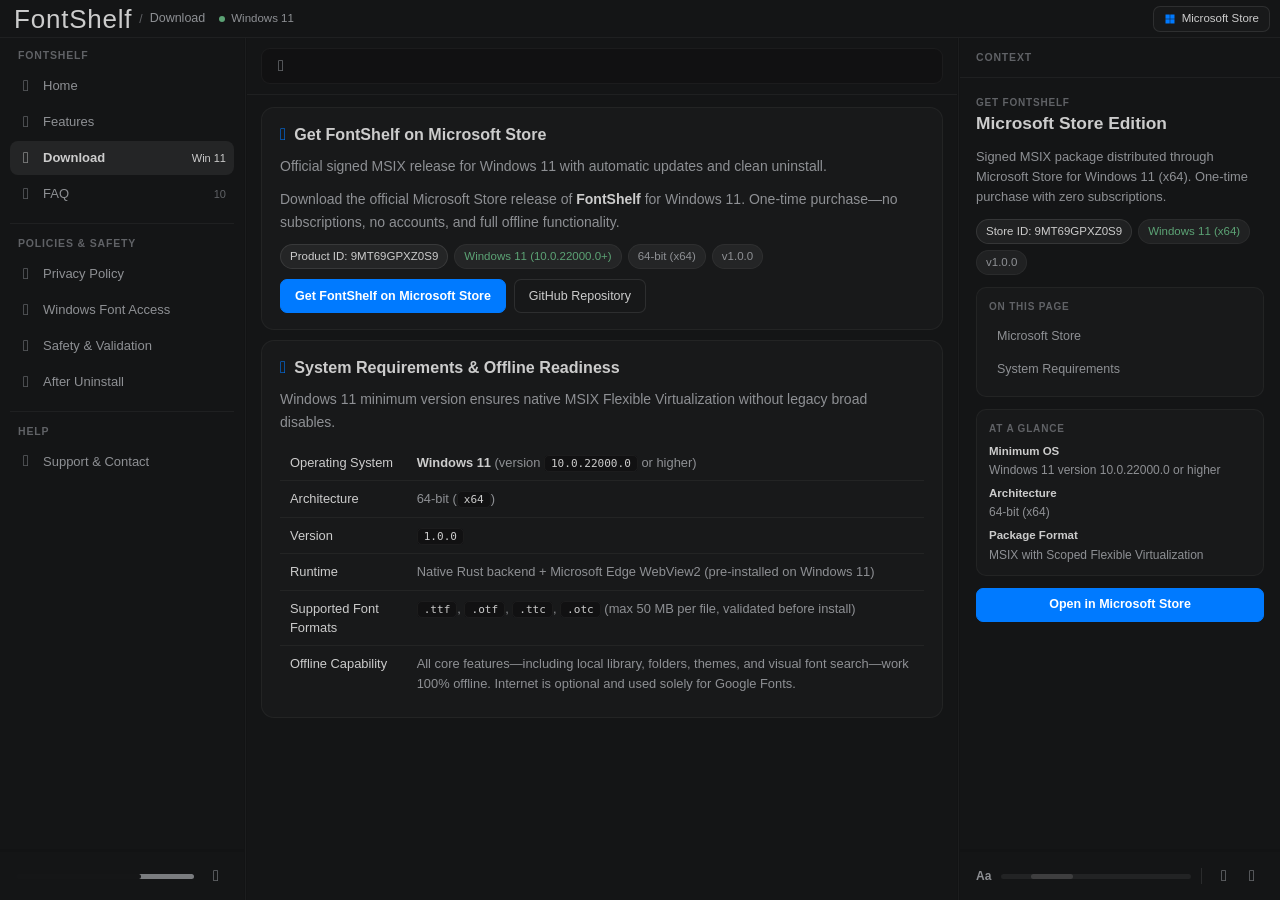
==== download.html @ b133e3c0 "Add files via upload" ====
<!doctype html>
<html lang="en" dir="ltr">
<head>
  <meta charset="UTF-8">
  <meta name="viewport" content="width=device-width, initial-scale=1.0">
  <meta name="color-scheme" content="dark">
  <meta name="description" content="Download FontShelf v1.0.0 for Windows 11 (x64) on the Microsoft Store (Product ID: 9MT69GPXZ0S9). One-time purchase, offline-first, zero tracking.">
  <title>FontShelf — Download for Windows 11</title>
  <link rel="icon" type="image/png" href="assets/FontShelfLogo.png">
  <link rel="stylesheet" href="./site.css">
  <script type="module" src="./site.js"></script>
</head>
<body data-initial-page="download">
  <main class="app-shell" id="app-shell">
    <header class="topbar">
      <div class="brand-block">
        <button class="icon-btn-bare mobile-nav-trigger" id="mobile-sidebar-toggle" type="button" aria-label="Navigation">
          <i class="hgi-stroke hgi-sidebar-left svg-icon" aria-hidden="true"></i>
        </button>

        <div class="brand-copy">
          <a class="brand-name" id="brand-name-link" href="index.html">FontShelf</a>
          <span class="brand-sep">/</span>
          <strong class="breadcrumb-current" id="breadcrumb-current">Download</strong>
        </div>

        <div class="status-cluster">
          <div class="scan-status" aria-live="polite">
            <span class="status-dot"></span>
            <span>Windows 11</span>
          </div>
          <span class="topbar-notification" id="topbar-notification" role="status" aria-live="polite"></span>
        </div>
      </div>

      <div class="top-actions">
        <a class="topbar-store-link" href="https://apps.microsoft.com/detail/9MT69GPXZ0S9" target="_blank" rel="noopener" data-hint="Open FontShelf on Microsoft Store">
          <svg viewBox="0 0 24 24" fill="currentColor" aria-hidden="true"><path d="M3 3h8.5v8.5H3V3zm9.5 0H21v8.5h-8.5V3zM3 12.5h8.5V21H3v-8.5zm9.5 0H21V21h-8.5v-8.5z"/></svg>
          <span>Microsoft Store</span>
        </a>
        <button class="icon-btn-bare mobile-inspector-trigger" id="mobile-inspector-toggle" type="button" aria-label="Context">
          <i class="hgi-stroke hgi-sidebar-right svg-icon" aria-hidden="true"></i>
        </button>
      </div>
    </header>

    <div class="workspace" id="workspace">
      <div class="drawer-backdrop" id="drawer-backdrop" hidden></div>

      <div class="sidebar-column" id="sidebar-panel">
        <aside class="sidebar panel" aria-label="Site navigation">
          <div class="sidebar-scroll">
            <div class="sidebar-scroll-inner">
              <div class="sidebar-section">
                <div class="section-heading">
                  <span class="section-eyebrow">FontShelf</span>
                  <button class="icon-btn-bare drawer-close-btn" id="sidebar-close" type="button" aria-label="Close">
                    <i class="hgi-stroke hgi-cancel-01 svg-icon-sm" aria-hidden="true"></i>
                  </button>
                </div>
                <a class="nav-item" href="index.html" data-nav-page="home">
                  <i class="hgi-stroke hgi-dashboard-square-01 nav-svg" aria-hidden="true"></i>
                  <span class="nav-label">Home</span>
                </a>
                <a class="nav-item" href="index.html#features" data-nav-page="features">
                  <i class="hgi-stroke hgi-star nav-svg" aria-hidden="true"></i>
                  <span class="nav-label">Features</span>
                </a>
                <a class="nav-item active" href="download.html" data-nav-page="download" aria-current="page">
                  <i class="hgi-stroke hgi-download-04 nav-svg" aria-hidden="true"></i>
                  <span class="nav-label">Download</span>
                  <span class="nav-count">Win 11</span>
                </a>
                <a class="nav-item" href="index.html#faq" data-nav-page="faq">
                  <i class="hgi-stroke hgi-tick-02 nav-svg" aria-hidden="true"></i>
                  <span class="nav-label">FAQ</span>
                  <span class="nav-count">10</span>
                </a>
              </div>

              <div class="sidebar-section">
                <div class="section-heading">
                  <span class="section-eyebrow">Policies &amp; Safety</span>
                </div>
                <a class="nav-item" href="privacy.html" data-nav-page="privacy">
                  <i class="hgi-stroke hgi-checkmark-circle-02 nav-svg" aria-hidden="true"></i>
                  <span class="nav-label">Privacy Policy</span>
                </a>
                <a class="nav-item" href="support.html#font-access" data-nav-page="font-access">
                  <i class="hgi-stroke hgi-folder-01 nav-svg" aria-hidden="true"></i>
                  <span class="nav-label">Windows Font Access</span>
                </a>
                <a class="nav-item" href="support.html#safety" data-nav-page="safety">
                  <i class="hgi-stroke hgi-tag-01 nav-svg" aria-hidden="true"></i>
                  <span class="nav-label">Safety &amp; Validation</span>
                </a>
                <a class="nav-item" href="support.html#uninstall" data-nav-page="uninstall">
                  <i class="hgi-stroke hgi-delete-02 nav-svg" aria-hidden="true"></i>
                  <span class="nav-label">After Uninstall</span>
                </a>
              </div>

              <div class="sidebar-section">
                <div class="section-heading">
                  <span class="section-eyebrow">Help</span>
                </div>
                <a class="nav-item" href="support.html" data-nav-page="support">
                  <i class="hgi-stroke hgi-globe-02 nav-svg" aria-hidden="true"></i>
                  <span class="nav-label">Support &amp; Contact</span>
                </a>
              </div>
            </div>
          </div>
        </aside>

        <section class="theme-panel panel" id="theme-panel" aria-label="Theme settings">
          <input type="file" id="theme-image-input" accept="image/*" hidden>
          <div class="theme-control">
            <div class="bg-switch theme-switch" id="theme-switch" role="switch" aria-checked="false" aria-label="Toggle Dark or Light theme" tabindex="0" data-hint="Toggle Dark / Light theme">
              <div class="bg-switch-rail" aria-hidden="true">
                <span class="bg-switch-track-seg is-left"></span>
                <span class="bg-switch-track-seg is-right"></span>
              </div>
              <div class="bg-switch-thumb"></div>
            </div>
            <button class="icon-btn-bare theme-palette-btn" id="theme-palette-button" type="button" aria-label="Create palette from image" data-hint="Create palette from image">
              <i class="hgi-stroke hgi-add-01 svg-icon-sm" id="theme-palette-icon" aria-hidden="true"></i>
            </button>
          </div>
        </section>
      </div>

      <div class="panel-resizer" id="resizer-left" role="separator" aria-orientation="vertical"></div>

      <section class="library-panel panel" id="library-panel">
        <div class="library-bar">
          <div class="search-box" role="search">
            <i class="hgi-stroke hgi-search-01 search-icon" aria-hidden="true"></i>
            <input id="site-search" type="search" autocomplete="off" spellcheck="false" aria-label="Search">
            <button class="icon-btn-bare search-clear-btn" id="search-clear-button" type="button" aria-label="Clear search" data-hint="Clear search" hidden>
              <svg class="svg-icon-sm" viewBox="0 0 24 24" fill="none" stroke="currentColor" stroke-width="2" stroke-linecap="round" aria-hidden="true"><path d="M18 6L6 18M6 6l12 12"/></svg>
            </button>
          </div>

          <button id="scroll-jump-button" class="view-button icon-btn-bare" type="button" aria-label="Scroll to bottom" data-scroll-dir="bottom" hidden>
            <svg class="svg-icon" viewBox="0 0 24 24" fill="none" stroke="currentColor" stroke-width="1.8" stroke-linecap="round" stroke-linejoin="round" aria-hidden="true">
              <path id="scroll-jump-icon-path" d="M12 5v14M18 13l-6 6-6-6"/>
            </svg>
          </button>
        </div>

        <div class="content-scroll" id="content-scroll">
          <div class="content-stack" id="page-content">
            <article class="web-card">
              <h1 class="web-card-title">Get FontShelf on Microsoft Store</h1>
              <p>Download the official signed MSIX release of FontShelf v1.0.0 for Windows 11 (version 10.0.22000.0 or higher, 64-bit x64). Product ID: <code>9MT69GPXZ0S9</code>. One-time purchase with zero subscriptions and 100% offline core functionality.</p>
              <div class="hero-actions">
                <a class="btn btn-primary" href="https://apps.microsoft.com/detail/9MT69GPXZ0S9" target="_blank" rel="noopener">Get FontShelf on Microsoft Store</a>
                <a class="btn" href="https://github.com/Tellawy/FontShelf" target="_blank" rel="noopener">GitHub Repository</a>
              </div>
            </article>
            <article class="web-card">
              <h2 class="web-card-title">System Requirements</h2>
              <ul class="web-list">
                <li><strong>Operating System:</strong> Windows 11 (version <code>10.0.22000.0</code> or higher)</li>
                <li><strong>Architecture:</strong> 64-bit (<code>x64</code>)</li>
                <li><strong>Version:</strong> <code>1.0.0</code></li>
                <li><strong>Supported Font Formats:</strong> <code>.ttf</code>, <code>.otf</code>, <code>.ttc</code>, <code>.otc</code></li>
              </ul>
            </article>
          </div>
        </div>
      </section>

      <div class="panel-resizer" id="resizer-right" role="separator" aria-orientation="vertical"></div>

      <aside class="inspector-column" id="inspector-panel">
        <section class="inspector panel" aria-label="Page context">
          <div class="inspector-topline">
            <span class="section-eyebrow">CONTEXT</span>
            <button class="icon-btn-bare inspector-close" id="inspector-close" type="button" aria-label="Close">
              <i class="hgi-stroke hgi-cancel-01 svg-icon-sm" aria-hidden="true"></i>
            </button>
          </div>
          <div class="inspector-content">
            <div class="inspector-content-inner" id="context-inner">
              <div>
                <span class="ctx-block-label">GET FONTSHELF</span>
                <h2 class="ctx-title">Microsoft Store Edition</h2>
              </div>
              <p class="ctx-lead">Windows 11 (10.0.22000.0+) x64 · Product ID 9MT69GPXZ0S9 · Version 1.0.0.</p>
            </div>
          </div>
        </section>

        <section class="size-slider-panel panel" id="size-slider-panel" aria-label="Text size and zoom">
          <label class="size-control" for="size-slider" data-hint="Adjust text size">
            <span class="size-glyph">Aa</span>
            <input id="size-slider" class="size-slider" type="range" min="12" max="22" step="0.5" value="14" aria-label="Text size">
          </label>
          <span class="size-panel-sep" aria-hidden="true"></span>
          <div class="window-zoom-controls" aria-label="Interface zoom">
            <button class="icon-btn-bare zoom-btn" id="zoom-out-button" type="button" aria-label="Zoom out" data-hint="Zoom out">
              <i class="hgi-stroke hgi-minus-sign svg-icon-sm" aria-hidden="true"></i>
            </button>
            <button class="icon-btn-bare zoom-btn" id="zoom-in-button" type="button" aria-label="Zoom in" data-hint="Zoom in">
              <i class="hgi-stroke hgi-add-01 svg-icon-sm" aria-hidden="true"></i>
            </button>
          </div>
        </section>
      </aside>
    </div>
  </main>
</body>
</html>
---- site.css ----
@font-face {
  font-family: 'Poppins';
  font-style: normal;
  font-weight: 400;
  font-display: swap;
  src: url('./fonts/poppins-400.woff2') format('woff2');
}

@font-face {
  font-family: 'Poppins';
  font-style: normal;
  font-weight: 500;
  font-display: swap;
  src: url('./fonts/poppins-500.woff2') format('woff2');
}

@font-face {
  font-family: 'Poppins';
  font-style: normal;
  font-weight: 600;
  font-display: swap;
  src: url('./fonts/poppins-600.woff2') format('woff2');
}

@font-face {
  font-family: 'Poppins';
  font-style: normal;
  font-weight: 700;
  font-display: swap;
  src: url('./fonts/poppins-700.woff2') format('woff2');
}

@font-face {
  font-family: 'Noto Kufi Arabic';
  font-style: normal;
  font-weight: 400 700;
  font-display: swap;
  src: url('./fonts/noto-kufi-arabic.woff2') format('woff2');
}

@font-face {
  font-family: 'BIGX';
  font-style: normal;
  font-weight: 400;
  font-display: swap;
  src: url('./fonts/bigx.otf') format('opentype');
}

@font-face {
  font-family: 'hugeicons-stroke-rounded';
  font-style: normal;
  font-weight: 400;
  font-display: block;
  src: url('./fonts/hgi-stroke-rounded.woff2') format('woff2');
}

.hgi-stroke {
  font-family: 'hugeicons-stroke-rounded' !important;
  font-style: normal;
  font-weight: 400;
  font-variant: normal;
  line-height: 1;
  display: inline-flex;
  align-items: center;
  justify-content: center;
  -webkit-font-smoothing: antialiased;
  -moz-osx-font-smoothing: grayscale;
  pointer-events: none;
  flex-shrink: 0;
}

.hgi-stroke.hgi-sidebar-left::before { content: "\f25f4"; }
.hgi-stroke.hgi-sidebar-right::before { content: "\f25f6"; }
.hgi-stroke.hgi-minus-sign::before { content: "\f2139"; }
.hgi-stroke.hgi-cancel-01::before { content: "\f18bc"; }
.hgi-stroke.hgi-dashboard-square-01::before { content: "\f1b15"; }
.hgi-stroke.hgi-star::before { content: "\f26d7"; }
.hgi-stroke.hgi-checkmark-circle-02::before { content: "\f1971"; }
.hgi-stroke.hgi-globe-02::before { content: "\f1d80"; }
.hgi-stroke.hgi-delete-02::before { content: "\f1b35"; }
.hgi-stroke.hgi-waste-restore::before { content: "\f29c0"; }
.hgi-stroke.hgi-image-02::before { content: "\f1e86"; }
.hgi-stroke.hgi-download-04::before { content: "\f1bb7"; }
.hgi-stroke.hgi-folder-01::before { content: "\f1d01"; }
.hgi-stroke.hgi-add-01::before { content: "\f150c"; }
.hgi-stroke.hgi-tick-02::before { content: "\f282c"; }
.hgi-stroke.hgi-tag-01::before { content: "\f279f"; }
.hgi-stroke.hgi-search-01::before { content: "\f2546"; }
.hgi-stroke.hgi-layer::before { content: "\f1f63"; }
.hgi-stroke.hgi-copy-01::before { content: "\f1a75"; }
.hgi-stroke.hgi-laptop-check::before { content: "\f1f42"; }

:root {
  color-scheme: dark;
  --bg: #111112;
  --shell: #121314;
  --panel: #141516;
  --panel-soft: #171819;
  --card: #18191a;
  --card-hover: #1f2021;
  --card-selected: #242526;
  --search-bg: #111112;
  --sample-edit-bg: var(--search-bg);
  --family-child-bg: #1e2022;
  --family-child-hover: #242629;
  --family-child-selected: #2a2c30;
  --line: rgba(204, 204, 204, 0.06);
  --line-strong: rgba(204, 204, 204, 0.12);
  --text: #cccccc;
  --muted: #8e9094;
  --dim: #606266;
  --accent: #cccccc;
  --accent-ink: #141516;
  --accent-soft: rgba(204, 204, 204, 0.08);
  --brand-ink: #cccccc;
  --hover-bg: rgba(204, 204, 204, 0.055);
  --hover-bg-strong: rgba(204, 204, 204, 0.14);
  --selection-bg: rgba(204, 204, 204, 0.24);
  --chip-bg: rgba(204, 204, 204, 0.065);
  --overlay-backdrop: rgba(17, 17, 17, 0.72);
  --shadow-popover: rgba(0, 0, 0, 0.45);
  --blue: #007aff;
  --green: #5ca375;
  --amber: #c49a56;
  --red: #c8646c;
  --radius-lg: 13px;
  --radius-md: 10px;
  --radius-sm: 7px;
  --font-ui: 'Poppins', 'Noto Kufi Arabic', sans-serif;
  --sidebar-width: 244px;
  --inspector-width: 320px;
  --css-zoom: 1;
  --web-body-size: 14px;
  --scroll-track: rgba(204, 204, 204, 0.04);
  --scroll-thumb: rgba(204, 204, 204, 0.16);
  --scroll-thumb-hover: rgba(204, 204, 204, 0.28);
  --switch-height: 5px;
  --switch-radius: 999px;
  --switch-track: #c4c6cc;
  --switch-thumb: #161719;
  --switch-ease: cubic-bezier(0.25, 1, 0.5, 1);
}

:root[data-theme="light"] {
  color-scheme: light;
  --bg: #e7e8eb;
  --shell: #dfe1e5;
  --panel: #f5f6f8;
  --panel-soft: #eff0f3;
  --card: #ffffff;
  --card-hover: #eceef1;
  --card-selected: #e2e5ea;
  --search-bg: #ebedf0;
  --sample-edit-bg: #ffffff;
  --family-child-bg: #f0f2f5;
  --family-child-hover: #e6e8ec;
  --family-child-selected: #dce0e6;
  --line: rgba(24, 25, 27, 0.08);
  --line-strong: rgba(24, 25, 27, 0.16);
  --text: #18191b;
  --muted: #5a5d64;
  --dim: #8a8e96;
  --accent: #18191b;
  --accent-ink: #f5f6f8;
  --accent-soft: rgba(24, 25, 27, 0.07);
  --brand-ink: #18191b;
  --hover-bg: rgba(24, 25, 27, 0.055);
  --hover-bg-strong: rgba(24, 25, 27, 0.12);
  --selection-bg: rgba(24, 25, 27, 0.14);
  --chip-bg: rgba(24, 25, 27, 0.065);
  --overlay-backdrop: rgba(20, 21, 22, 0.42);
  --shadow-popover: rgba(20, 21, 22, 0.16);
  --blue: #007aff;
  --green: #2f855a;
  --amber: #b7791f;
  --red: #c53030;
  --scroll-track: rgba(24, 25, 27, 0.06);
  --scroll-thumb: rgba(24, 25, 27, 0.20);
  --scroll-thumb-hover: rgba(24, 25, 27, 0.34);
  --switch-track: #1d1e22;
  --switch-thumb: #f5f6f8;
}

[hidden] {
  display: none !important;
}

* {
  box-sizing: border-box;
}

html,
body {
  height: 100%;
  margin: 0;
  background: var(--panel);
  color: var(--text);
  font-family: var(--font-ui);
  font-size: 13.5px;
  line-height: 1.5;
  overflow: hidden;
  -webkit-font-smoothing: antialiased;
}

button,
input,
select,
textarea {
  font: inherit;
  color: inherit;
}

a {
  color: var(--blue);
  text-decoration: none;
}

a:hover {
  text-decoration: underline;
}

svg {
  display: block;
  flex-shrink: 0;
  pointer-events: none;
}

::-webkit-scrollbar {
  width: 4px;
  height: 4px;
}

::-webkit-scrollbar-track {
  background: transparent;
  margin-block: 6px;
}

::-webkit-scrollbar-thumb {
  background: var(--scroll-thumb);
  border-radius: 999px;
}

::-webkit-scrollbar-thumb:hover {
  background: var(--scroll-thumb-hover);
}

.svg-icon,
.svg-icon-sm {
  width: 16px;
  height: 16px;
  font-size: 16px;
  flex: 0 0 16px;
}

.icon-btn-bare,
.view-button {
  border: 0;
  background: transparent;
  box-shadow: none;
  color: var(--muted);
  display: inline-flex;
  align-items: center;
  justify-content: center;
  padding: 0;
  cursor: pointer;
  transition: color 0.13s ease, opacity 0.13s ease;
}

.icon-btn-bare:hover:not(:disabled),
.view-button:hover:not(:disabled) {
  color: var(--text);
}

.icon-btn-bare:disabled,
.view-button:disabled {
  color: var(--dim);
  opacity: 0.35;
  cursor: default;
}

.icon-btn-bare.is-custom-active {
  color: var(--blue);
}

input[type="search"]::-webkit-search-decoration,
input[type="search"]::-webkit-search-cancel-button,
input[type="search"]::-webkit-search-results-button,
input[type="search"]::-webkit-search-results-decoration {
  display: none;
}

.font-bigx {
  font-family: 'BIGX', var(--font-ui);
  font-weight: 400;
  letter-spacing: 0.03em;
  line-height: 1;
}

/* Main Shell — matches FontShelf desktop window */
.app-shell {
  height: calc(100vh / var(--css-zoom, 1));
  width: calc(100vw / var(--css-zoom, 1));
  background: var(--shell);
  display: flex;
  flex-direction: column;
  overflow: hidden;
  zoom: var(--css-zoom, 1);
}

/* Compact Topbar matching desktop app (38px) */
.topbar {
  height: 38px;
  min-height: 38px;
  padding-inline: 14px 10px;
  display: flex;
  align-items: center;
  justify-content: space-between;
  gap: 10px;
  background: var(--panel);
  border-bottom: 1px solid var(--line);
  user-select: none;
}

.brand-block {
  display: flex;
  align-items: center;
  gap: 10px;
  min-width: 0;
  flex: 1 1 auto;
}

.mobile-nav-trigger,
.mobile-inspector-trigger,
.drawer-close-btn {
  display: none;
  width: 28px;
  height: 28px;
}

.brand-copy {
  display: flex;
  align-items: center;
  gap: 7px;
  min-width: 0;
  white-space: nowrap;
  overflow: hidden;
}

.brand-name {
  font-family: 'BIGX', var(--font-ui);
  font-size: 26px;
  font-weight: 400;
  letter-spacing: 0.03em;
  line-height: 1;
  color: var(--text);
  text-decoration: none !important;
  cursor: pointer;
}

.brand-sep {
  color: var(--dim);
  font-size: 12px;
}

.breadcrumb-current {
  font-size: 12.5px;
  font-weight: 500;
  color: var(--muted);
  overflow: hidden;
  text-overflow: ellipsis;
  white-space: nowrap;
}

.status-cluster {
  display: inline-flex;
  align-items: center;
  gap: 8px;
  flex: 0 1 auto;
  min-width: 0;
  margin-inline-start: 4px;
}

.scan-status {
  display: inline-flex;
  align-items: center;
  gap: 6px;
  color: var(--muted);
  font-size: 11.5px;
  font-weight: 500;
  flex-shrink: 0;
}

.status-dot {
  width: 6px;
  height: 6px;
  border-radius: 999px;
  background: var(--green);
}

.topbar-notification {
  display: inline-block;
  margin-inline-start: 4px;
  font-size: 11.5px;
  font-weight: 500;
  color: var(--muted);
  white-space: nowrap;
  overflow: hidden;
  text-overflow: ellipsis;
  max-width: 340px;
  pointer-events: none;
  opacity: 0;
  transform: translateY(-2px);
  transition: opacity 0.16s ease, transform 0.16s ease;
}

.topbar-notification.visible,
.topbar-notification.is-hover-hint {
  opacity: 1;
  transform: translateY(0);
}

.topbar-notification[data-tone="error"] {
  color: var(--red);
}

.top-actions {
  display: flex;
  align-items: center;
  gap: 8px;
  flex: 0 0 auto;
}

.topbar-store-link {
  height: 26px;
  padding: 0 10px;
  border-radius: var(--radius-sm);
  border: 1px solid var(--line-strong);
  background: var(--card);
  color: var(--text);
  display: inline-flex;
  align-items: center;
  gap: 6px;
  font-size: 11.5px;
  font-weight: 500;
  white-space: nowrap;
  text-decoration: none !important;
  transition: background 0.13s ease, border-color 0.13s ease;
}

.topbar-store-link:hover {
  background: var(--card-hover);
}

.topbar-store-link svg {
  width: 12px;
  height: 12px;
  color: var(--blue);
}

/* 3-Column Resizable Workspace */
.workspace {
  flex: 1;
  min-height: 0;
  display: grid;
  grid-template-columns: var(--sidebar-width) 3px minmax(280px, 1fr) 3px min(var(--inspector-width), 38%);
  background: var(--shell);
  position: relative;
}

.panel {
  background: var(--panel);
  min-height: 0;
  min-width: 0;
}

.panel-resizer {
  width: 3px;
  background: transparent;
  cursor: ew-resize;
  position: relative;
  z-index: 5;
}

.panel-resizer::after {
  content: '';
  position: absolute;
  inset-block: 0;
  inset-inline-start: 1px;
  width: 1px;
  background: var(--line);
  transition: background 0.12s ease;
}

.panel-resizer:hover::after,
.panel-resizer.dragging::after {
  background: var(--line-strong);
}

body.is-resizing-panels,
body.is-resizing-panels * {
  cursor: ew-resize !important;
  user-select: none !important;
}

/* Left Sidebar Column */
.sidebar-column {
  display: flex;
  flex-direction: column;
  gap: 3px;
  background: var(--shell);
  min-height: 0;
  min-width: 0;
  overflow: hidden;
  user-select: none;
}

.sidebar {
  flex: 1 1 auto;
  min-height: 0;
  display: flex;
  flex-direction: column;
  overflow: hidden;
}

.sidebar-scroll {
  flex: 1;
  min-height: 0;
  overflow-y: auto;
  overflow-x: hidden;
  padding-block: 10px 14px;
}

.sidebar-scroll-inner {
  padding-inline: 10px;
}

.sidebar-section + .sidebar-section {
  margin-top: 12px;
  padding-top: 12px;
  border-top: 1px solid var(--line);
}

.section-heading {
  display: flex;
  align-items: center;
  justify-content: space-between;
  padding-inline: 8px;
  margin-bottom: 5px;
}

.section-eyebrow {
  color: var(--dim);
  font-size: 10.5px;
  font-weight: 600;
  letter-spacing: 0.08em;
  text-transform: uppercase;
}

.nav-item {
  width: 100%;
  height: 34px;
  display: flex;
  align-items: center;
  gap: 9px;
  text-align: start;
  border: 0;
  background: transparent;
  color: var(--muted);
  border-radius: 8px;
  padding-inline: 8px;
  cursor: pointer;
  font-size: 13px;
  font-weight: 500;
  text-decoration: none !important;
  transition: background 0.12s ease, color 0.12s ease;
  min-width: 0;
}

.nav-item + .nav-item {
  margin-top: 2px;
}

.nav-item:hover {
  background: var(--hover-bg);
  color: var(--text);
}

.nav-item.active {
  background: var(--card-selected);
  color: var(--text);
  font-weight: 600;
}

.nav-svg {
  width: 16px;
  height: 16px;
  font-size: 16px;
  flex: 0 0 16px;
  opacity: 0.85;
}

.nav-label {
  overflow: hidden;
  text-overflow: ellipsis;
  white-space: nowrap;
  min-width: 0;
}

.nav-count {
  margin-inline-start: auto;
  color: var(--dim);
  font-size: 11px;
  font-weight: 500;
  flex-shrink: 0;
}

.nav-item.active .nav-count {
  color: var(--text);
}

/* Bottom Left Theme Switch + Custom Image Palette Widget (exact app method) */
.theme-panel {
  flex: 0 0 auto;
  padding: 10px 16px;
  display: flex;
  align-items: center;
  transition: background 0.14s ease;
}

.theme-panel.drag-over {
  background: var(--card-selected);
}

.theme-control {
  width: 100%;
  height: 28px;
  display: flex;
  align-items: center;
  gap: 10px;
}

.bg-switch.theme-switch {
  position: relative;
  flex: 1 1 auto;
  min-width: 0;
  height: var(--switch-height);
  padding: 0;
  border: 0;
  border-radius: var(--switch-radius);
  background: transparent;
  opacity: 0.58;
  touch-action: none;
  cursor: pointer;
  transition: opacity 0.14s ease;
}

.bg-switch.theme-switch:hover {
  opacity: 0.88;
}

.bg-switch.theme-switch::before {
  content: '';
  position: absolute;
  inset: -9px 0;
}

.bg-switch-rail {
  position: relative;
  width: 100%;
  height: 100%;
  border-radius: var(--switch-radius);
  overflow: hidden;
  pointer-events: none;
}

.bg-switch-track-seg {
  position: absolute;
  top: 0;
  bottom: 0;
  width: 100%;
  background: var(--switch-track);
  pointer-events: none;
  z-index: 0;
}

.bg-switch-track-seg.is-left {
  right: 100%;
}

.bg-switch-track-seg.is-right {
  left: 0;
}

.bg-switch-thumb {
  position: absolute;
  top: 0;
  left: 0;
  width: 70%;
  height: 100%;
  border-radius: var(--switch-radius);
  background: var(--switch-thumb);
  transform: translateX(0);
  transition: transform 0.22s var(--switch-ease), background-color 0.2s ease;
  pointer-events: none;
  z-index: 1;
}

.theme-palette-btn {
  width: 24px;
  height: 24px;
  flex: 0 0 24px;
  color: var(--muted);
}

/* Center Panel — exact FontShelf app padding & edge-to-edge card flow */
.library-panel {
  display: flex;
  flex-direction: column;
  overflow: hidden;
  padding-top: 10px;
}

.library-bar {
  display: flex;
  align-items: center;
  gap: 10px;
  padding-inline: 14px;
  padding-bottom: 10px;
  border-bottom: 1px solid var(--line);
  min-width: 0;
}

.search-box {
  height: 36px;
  flex: 1 1 auto;
  min-width: 120px;
  background: var(--search-bg);
  border: 1px solid var(--line);
  border-radius: 9px;
  display: flex;
  align-items: center;
  gap: 8px;
  padding-inline: 11px;
  color: var(--muted);
}

.search-box:focus-within {
  border-color: var(--line-strong);
}

.search-icon {
  width: 16px;
  height: 16px;
  font-size: 16px;
  flex: 0 0 16px;
}

.search-box input {
  border: 0;
  outline: 0;
  background: transparent;
  min-width: 0;
  flex: 1;
  color: var(--text);
  font-size: 13px;
}

.search-clear-btn {
  width: 20px;
  height: 20px;
  flex: 0 0 20px;
}

.view-button {
  width: 28px;
  height: 28px;
}

/* Center Content Scroll Area — matches desktop .font-list spacing (zero wasted side gaps) */
.content-scroll {
  flex: 1 1 auto;
  min-height: 0;
  overflow-y: auto;
  overflow-x: hidden;
  padding: 12px 14px 24px;
}

.content-stack {
  display: flex;
  flex-direction: column;
  gap: 10px;
  width: 100%;
  font-size: var(--web-body-size, 14px);
}

/* FontShelf Card Aesthetic */
.web-card {
  width: 100%;
  background: var(--card);
  border: 1px solid var(--line);
  border-radius: var(--radius-lg);
  padding: 16px 18px;
  display: flex;
  flex-direction: column;
  gap: 10px;
  transition: background 0.14s ease, border-color 0.14s ease;
  cursor: pointer;
}

.web-card:hover {
  background: var(--card-hover);
}

.web-card.is-selected {
  background: var(--card-selected);
  border-color: var(--line-strong);
}

.web-card-head {
  display: flex;
  align-items: center;
  justify-content: space-between;
  gap: 10px;
  flex-wrap: wrap;
}

.web-card-title {
  margin: 0;
  font-size: calc(var(--web-body-size, 14px) * 1.15);
  font-weight: 600;
  color: var(--text);
  line-height: 1.3;
  display: flex;
  align-items: center;
  gap: 8px;
}

.web-card-title .hgi-stroke {
  color: var(--blue);
  font-size: 17px;
}

.web-card-subtitle {
  margin: 0;
  color: var(--muted);
  font-size: calc(var(--web-body-size, 14px) * 0.94);
  line-height: 1.6;
}

.web-card p {
  margin: 0;
  color: var(--muted);
  font-size: var(--web-body-size, 14px);
  line-height: 1.65;
}

.web-card strong {
  color: var(--text);
  font-weight: 600;
}

.web-card code {
  font-family: Consolas, 'Cascadia Mono', ui-monospace, monospace;
  font-size: 0.86em;
  color: var(--text);
  background: var(--search-bg);
  border: 1px solid var(--line);
  padding: 1px 6px;
  border-radius: 5px;
  overflow-wrap: anywhere;
  word-break: normal;
}

/* Hero Card & Full Edge-to-Edge Screenshot Showcase */
.hero-card {
  padding: 0;
  overflow: hidden;
  gap: 0;
  cursor: default;
}

.hero-card:hover {
  background: var(--card);
}

.hero-header-bar {
  padding: 14px 18px;
  display: flex;
  align-items: center;
  justify-content: space-between;
  gap: 14px;
  flex-wrap: wrap;
  border-bottom: 1px solid var(--line);
}

.hero-brand-wrap {
  display: flex;
  align-items: center;
  gap: 12px;
}

.hero-logo {
  width: 40px;
  height: 40px;
  border-radius: 10px;
  object-fit: contain;
  flex-shrink: 0;
}

.hero-title {
  margin: 0;
  font-family: 'BIGX', var(--font-ui);
  font-size: calc(var(--web-body-size, 14px) * 2.5);
  font-weight: 400;
  line-height: 0.95;
  letter-spacing: 0.03em;
  color: var(--text);
}

.hero-tagline {
  margin: 3px 0 0;
  font-size: calc(var(--web-body-size, 14px) * 0.92);
  color: var(--muted);
  font-weight: 500;
}

.hero-actions {
  display: flex;
  align-items: center;
  gap: 8px;
  flex-wrap: wrap;
}

.showcase-frame {
  position: relative;
  width: 100%;
  aspect-ratio: 1860 / 1119;
  overflow: hidden;
  background: var(--search-bg);
}

.showcase-img {
  position: absolute;
  inset: 0;
  width: 100%;
  height: 100%;
  object-fit: cover;
  opacity: 0;
  transition: opacity 0.28s ease;
  pointer-events: none;
}

.showcase-img.active {
  opacity: 1;
}

.showcase-nav {
  position: absolute;
  top: 50%;
  transform: translateY(-50%);
  width: 34px;
  height: 34px;
  border-radius: 999px;
  border: 1px solid var(--line-strong);
  background: var(--overlay-backdrop);
  color: #ffffff;
  display: inline-flex;
  align-items: center;
  justify-content: center;
  cursor: pointer;
  z-index: 2;
  transition: background 0.14s ease;
}

.showcase-nav:hover {
  background: rgba(0, 0, 0, 0.82);
}

.showcase-nav.prev { left: 12px; }
.showcase-nav.next { right: 12px; }
.showcase-nav svg { width: 16px; height: 16px; }

.showcase-bar {
  padding: 11px 18px;
  display: flex;
  align-items: center;
  justify-content: space-between;
  gap: 12px;
  flex-wrap: wrap;
  border-top: 1px solid var(--line);
}

.showcase-caption {
  font-size: 12.5px;
  color: var(--muted);
}

.showcase-dots {
  display: flex;
  align-items: center;
  gap: 5px;
  flex-wrap: wrap;
}

.showcase-dot {
  width: 7px;
  height: 7px;
  padding: 0;
  border: 0;
  border-radius: 999px;
  background: var(--dim);
  opacity: 0.45;
  cursor: pointer;
  transition: width 0.16s ease, opacity 0.16s ease, background 0.16s ease;
}

.showcase-dot.active {
  width: 18px;
  background: var(--blue);
  opacity: 1;
}

/* Buttons */
.btn {
  height: 34px;
  padding: 0 14px;
  border-radius: var(--radius-sm);
  border: 1px solid var(--line-strong);
  background: var(--panel-soft);
  color: var(--text);
  display: inline-flex;
  align-items: center;
  justify-content: center;
  gap: 7px;
  font-size: 12.5px;
  font-weight: 500;
  cursor: pointer;
  text-decoration: none !important;
  transition: background 0.13s ease, filter 0.13s ease, border-color 0.13s ease;
  white-space: nowrap;
}

.btn:hover {
  background: var(--card-hover);
}

.btn-primary {
  background: var(--blue);
  border-color: var(--blue);
  color: #ffffff;
  font-weight: 600;
}

:root[data-custom-theme="true"] .btn-primary {
  color: var(--accent-ink);
}

.btn-primary:hover {
  background: var(--blue);
  filter: brightness(1.08);
}

.btn-sm {
  height: 28px;
  padding: 0 10px;
  font-size: 12px;
}

/* Chips / Pills */
.chip-row {
  display: flex;
  flex-wrap: wrap;
  gap: 6px;
}

.chip {
  display: inline-flex;
  align-items: center;
  gap: 5px;
  padding: 3px 9px;
  border-radius: 999px;
  background: var(--chip-bg);
  border: 1px solid var(--line);
  color: var(--muted);
  font-size: 11.5px;
  font-weight: 500;
}

.chip.is-accent {
  color: var(--text);
  border-color: var(--line-strong);
}

.chip.is-green {
  color: var(--green);
}

.chip.is-amber {
  color: var(--amber);
}

/* Grids & Lists inside Content Cards */
.card-grid-2 {
  display: grid;
  grid-template-columns: repeat(2, minmax(0, 1fr));
  gap: 12px;
}

.steps-grid {
  display: grid;
  grid-template-columns: repeat(3, minmax(0, 1fr));
  gap: 10px;
}

.step-box {
  background: var(--panel-soft);
  border: 1px solid var(--line);
  border-radius: var(--radius-md);
  padding: 12px 13px;
  display: flex;
  flex-direction: column;
  gap: 6px;
}

.step-num {
  width: 22px;
  height: 22px;
  border-radius: 999px;
  background: var(--chip-bg);
  border: 1px solid var(--line-strong);
  color: var(--blue);
  font-size: 11.5px;
  font-weight: 700;
  display: inline-flex;
  align-items: center;
  justify-content: center;
}

/* Clean Clickable Topic Rows (Support Page Documentation Links) */
.topic-list {
  display: flex;
  flex-direction: column;
  gap: 6px;
}

.topic-row {
  width: 100%;
  display: flex;
  align-items: center;
  justify-content: space-between;
  gap: 12px;
  padding: 11px 13px;
  border-radius: var(--radius-md);
  border: 1px solid var(--line);
  background: var(--panel-soft);
  color: var(--text);
  text-align: start;
  cursor: pointer;
  text-decoration: none !important;
  transition: background 0.13s ease, border-color 0.13s ease;
}

.topic-row:hover {
  background: var(--card-hover);
  border-color: var(--line-strong);
}

.topic-row-left {
  display: flex;
  align-items: center;
  gap: 11px;
  min-width: 0;
}

.topic-row-left .hgi-stroke {
  font-size: 17px;
  color: var(--blue);
  flex-shrink: 0;
}

.topic-row-copy {
  display: flex;
  flex-direction: column;
  gap: 1px;
  min-width: 0;
}

.topic-row-copy strong {
  font-size: 13px;
  font-weight: 600;
  color: var(--text);
}

.topic-row-copy span {
  font-size: 12px;
  color: var(--muted);
}

.topic-row-arrow {
  color: var(--dim);
  flex-shrink: 0;
}

/* Interactive FAQ Accordion */
.faq-list {
  display: flex;
  flex-direction: column;
  gap: 8px;
}

.faq-item {
  background: var(--card);
  border: 1px solid var(--line);
  border-radius: var(--radius-lg);
  overflow: hidden;
  transition: background 0.14s ease, border-color 0.14s ease;
}

.faq-item:hover {
  background: var(--card-hover);
}

.faq-item.is-open {
  background: var(--card-selected);
  border-color: var(--line-strong);
}

.faq-trigger {
  width: 100%;
  border: 0;
  background: transparent;
  color: var(--text);
  padding: 14px 16px;
  display: flex;
  align-items: center;
  justify-content: space-between;
  gap: 12px;
  text-align: start;
  cursor: pointer;
  font-size: calc(var(--web-body-size, 14px) * 1.03);
  font-weight: 600;
  line-height: 1.4;
}

.faq-chevron {
  width: 16px;
  height: 16px;
  color: var(--muted);
  flex-shrink: 0;
  transition: transform 0.18s ease, color 0.14s ease;
}

.faq-item.is-open .faq-chevron {
  transform: rotate(180deg);
  color: var(--blue);
}

.faq-answer {
  padding: 0 16px 14px;
  color: var(--muted);
  font-size: var(--web-body-size, 14px);
  line-height: 1.65;
  display: none;
}

.faq-item.is-open .faq-answer {
  display: block;
}

.faq-answer p {
  margin: 0;
}

.faq-answer code {
  font-family: Consolas, 'Cascadia Mono', ui-monospace, monospace;
  font-size: 0.86em;
  color: var(--text);
  background: var(--search-bg);
  border: 1px solid var(--line);
  padding: 1px 6px;
  border-radius: 5px;
  overflow-wrap: anywhere;
}

.web-list {
  margin: 0;
  padding-inline-start: 18px;
  display: flex;
  flex-direction: column;
  gap: 6px;
  color: var(--muted);
  font-size: var(--web-body-size, 14px);
  line-height: 1.55;
}

.web-list li strong {
  color: var(--text);
}

.kv-table {
  width: 100%;
  border-collapse: collapse;
  font-size: calc(var(--web-body-size, 14px) * 0.92);
}

.kv-table th,
.kv-table td {
  text-align: start;
  padding: 8px 10px;
  border-bottom: 1px solid var(--line);
  vertical-align: top;
}

.kv-table th {
  color: var(--dim);
  font-size: 11px;
  font-weight: 600;
  letter-spacing: 0.06em;
  text-transform: uppercase;
}

.kv-table td {
  color: var(--muted);
}

.kv-table td:first-child {
  color: var(--text);
  font-weight: 500;
}

.kv-table tr:last-child td {
  border-bottom: 0;
}

/* Code / Manifest Reference Block */
.code-block-wrap {
  border-radius: var(--radius-md);
  border: 1px solid var(--line);
  background: var(--search-bg);
  overflow: hidden;
}

.code-block-head {
  display: flex;
  align-items: center;
  justify-content: space-between;
  gap: 8px;
  padding: 7px 12px;
  border-bottom: 1px solid var(--line);
  background: var(--panel-soft);
  font-size: 11.5px;
  font-weight: 600;
  color: var(--muted);
}

.code-pre {
  margin: 0;
  padding: 12px 14px;
  overflow-x: auto;
  font-family: Consolas, 'Cascadia Mono', ui-monospace, monospace;
  font-size: 12px;
  line-height: 1.55;
  color: var(--text);
  white-space: pre;
}

.path-row {
  display: flex;
  align-items: center;
  justify-content: space-between;
  gap: 10px;
  padding: 8px 11px;
  border-radius: var(--radius-sm);
  background: var(--search-bg);
  border: 1px solid var(--line);
  flex-wrap: wrap;
}

.path-row-text {
  display: flex;
  flex-direction: column;
  gap: 2px;
  min-width: 0;
  flex: 1 1 220px;
}

.path-row-label {
  font-size: 10.5px;
  font-weight: 600;
  color: var(--dim);
  text-transform: uppercase;
  letter-spacing: 0.05em;
}

.path-row-val {
  font-family: Consolas, 'Cascadia Mono', ui-monospace, monospace;
  font-size: 12px;
  color: var(--text);
  overflow-wrap: anywhere;
}

/* Search Results Banner */
.search-summary-bar {
  display: flex;
  align-items: center;
  justify-content: space-between;
  gap: 10px;
  padding: 8px 12px;
  border-radius: var(--radius-md);
  background: var(--panel-soft);
  border: 1px solid var(--line);
  font-size: 12.5px;
  color: var(--muted);
}

.search-hit-page {
  font-size: 11px;
  font-weight: 600;
  color: var(--blue);
  background: var(--chip-bg);
  padding: 2px 8px;
  border-radius: 999px;
}

/* Right Inspector / Context Column — clean, structured, ordered */
.inspector-column {
  display: flex;
  flex-direction: column;
  gap: 3px;
  background: var(--shell);
  min-height: 0;
  min-width: 0;
  overflow: hidden;
}

.inspector {
  flex: 1 1 auto;
  min-height: 0;
  display: flex;
  flex-direction: column;
  overflow: hidden;
}

.inspector-topline {
  display: flex;
  align-items: center;
  justify-content: space-between;
  min-height: 40px;
  padding-block: 8px;
  padding-inline: 16px 12px;
  border-bottom: 1px solid var(--line);
  user-select: none;
}

.inspector-close {
  display: none;
  width: 26px;
  height: 26px;
}

.inspector-content {
  min-height: 0;
  flex: 1;
  overflow-y: auto;
  overflow-x: hidden;
}

.inspector-content-inner {
  padding: 14px 16px 18px;
  display: flex;
  flex-direction: column;
  gap: 12px;
  font-size: calc(var(--web-body-size, 14px) * 0.92);
}

.ctx-title {
  margin: 2px 0 0;
  font-size: calc(var(--web-body-size, 14px) * 1.24);
  font-weight: 600;
  color: var(--text);
  line-height: 1.25;
}

.ctx-lead {
  margin: 0;
  color: var(--muted);
  line-height: 1.55;
}

.ctx-block {
  background: var(--card);
  border: 1px solid var(--line);
  border-radius: var(--radius-md);
  padding: 11px 12px;
  display: flex;
  flex-direction: column;
  gap: 7px;
}

.ctx-block-label {
  font-size: 10px;
  font-weight: 600;
  letter-spacing: 0.08em;
  text-transform: uppercase;
  color: var(--dim);
}

.ctx-outline {
  display: flex;
  flex-direction: column;
  gap: 2px;
}

.ctx-outline-btn {
  width: 100%;
  border: 0;
  background: transparent;
  color: var(--muted);
  font-size: 12.5px;
  font-weight: 500;
  padding: 6px 8px;
  border-radius: var(--radius-sm);
  text-align: start;
  cursor: pointer;
  transition: background 0.12s ease, color 0.12s ease;
  overflow: hidden;
  text-overflow: ellipsis;
  white-space: nowrap;
}

.ctx-outline-btn:hover {
  background: var(--hover-bg);
  color: var(--text);
}

.ctx-outline-btn.active {
  background: var(--card-selected);
  color: var(--text);
  font-weight: 600;
}

.ctx-facts {
  margin: 0;
  padding: 0;
  list-style: none;
  display: flex;
  flex-direction: column;
  gap: 6px;
}

.ctx-facts li {
  display: flex;
  flex-direction: column;
  gap: 1px;
  font-size: 12px;
  color: var(--muted);
  overflow-wrap: anywhere;
}

.ctx-facts li strong {
  color: var(--text);
  font-weight: 600;
  font-size: 11.5px;
}

.ctx-actions {
  display: flex;
  flex-direction: column;
  gap: 7px;
}

.ctx-actions .btn {
  width: 100%;
}

/* Bottom Right Size Slider + Zoom Widget */
.size-slider-panel {
  flex: 0 0 auto;
  padding: 10px 16px;
  display: flex;
  align-items: center;
  gap: 10px;
  user-select: none;
}

.size-control {
  flex: 1 1 auto;
  min-width: 0;
  height: 28px;
  display: flex;
  align-items: center;
  gap: 10px;
  color: var(--muted);
  cursor: pointer;
}

.size-glyph {
  font-size: 12px;
  font-weight: 600;
  color: var(--muted);
  line-height: 1;
}

.size-slider {
  -webkit-appearance: none;
  appearance: none;
  flex: 1;
  width: 100%;
  height: 5px;
  border-radius: 999px;
  background: var(--scroll-track);
  outline: none;
  cursor: pointer;
  margin: 0;
}

.size-slider::-webkit-slider-runnable-track {
  height: 5px;
  border-radius: 999px;
  background: var(--scroll-track);
}

.size-slider::-webkit-slider-thumb {
  -webkit-appearance: none;
  appearance: none;
  width: 42px;
  height: 5px;
  border-radius: 999px;
  background: var(--scroll-thumb);
  border: 0;
  cursor: pointer;
}

.size-slider::-moz-range-thumb {
  width: 42px;
  height: 5px;
  border-radius: 999px;
  background: var(--scroll-thumb);
  border: 0;
  cursor: pointer;
}

.size-slider:hover::-webkit-slider-thumb,
.size-slider:hover::-moz-range-thumb {
  background: var(--scroll-thumb-hover);
}

.size-panel-sep {
  width: 1px;
  height: 16px;
  background: var(--line-strong);
  flex: 0 0 auto;
}

.window-zoom-controls {
  display: flex;
  align-items: center;
  gap: 4px;
  flex: 0 0 auto;
}

.zoom-btn {
  width: 24px;
  height: 24px;
}

/* Responsive Slide-Over Drawers */
.drawer-backdrop {
  position: fixed;
  inset: 38px 0 0 0;
  background: var(--overlay-backdrop);
  z-index: 24;
}

@media (min-width: 1041px) {
  .drawer-backdrop {
    display: none !important;
  }
}

@media (max-width: 1040px) {
  .workspace {
    grid-template-columns: var(--sidebar-width) 3px minmax(0, 1fr);
  }
  #resizer-right {
    display: none;
  }
  .mobile-inspector-trigger {
    display: inline-flex;
  }
  .inspector-column {
    position: fixed;
    top: 38px;
    inset-inline-end: 0;
    bottom: 0;
    width: min(340px, 86vw);
    z-index: 30;
    transform: translateX(104%);
    transition: transform 0.18s ease;
    box-shadow: -16px 0 40px var(--shadow-popover);
    border-inline-start: 1px solid var(--line-strong);
  }
  .inspector-column.is-open {
    transform: translateX(0);
  }
  .inspector-close {
    display: inline-flex;
  }
}

@media (max-width: 760px) {
  .workspace {
    grid-template-columns: minmax(0, 1fr);
  }
  #resizer-left {
    display: none;
  }
  .mobile-nav-trigger,
  .drawer-close-btn {
    display: inline-flex;
  }
  .sidebar-column {
    position: fixed;
    top: 38px;
    inset-inline-start: 0;
    bottom: 0;
    width: min(276px, 84vw);
    z-index: 30;
    transform: translateX(-104%);
    transition: transform 0.18s ease;
    box-shadow: 16px 0 40px var(--shadow-popover);
    border-inline-end: 1px solid var(--line-strong);
  }
  .sidebar-column.is-open {
    transform: translateX(0);
  }
  .card-grid-2,
  .steps-grid {
    grid-template-columns: 1fr;
  }
  .brand-copy .brand-sep,
  .brand-copy .breadcrumb-current,
  .scan-status {
    display: none;
  }
  .topbar-store-link span {
    display: none;
  }
}
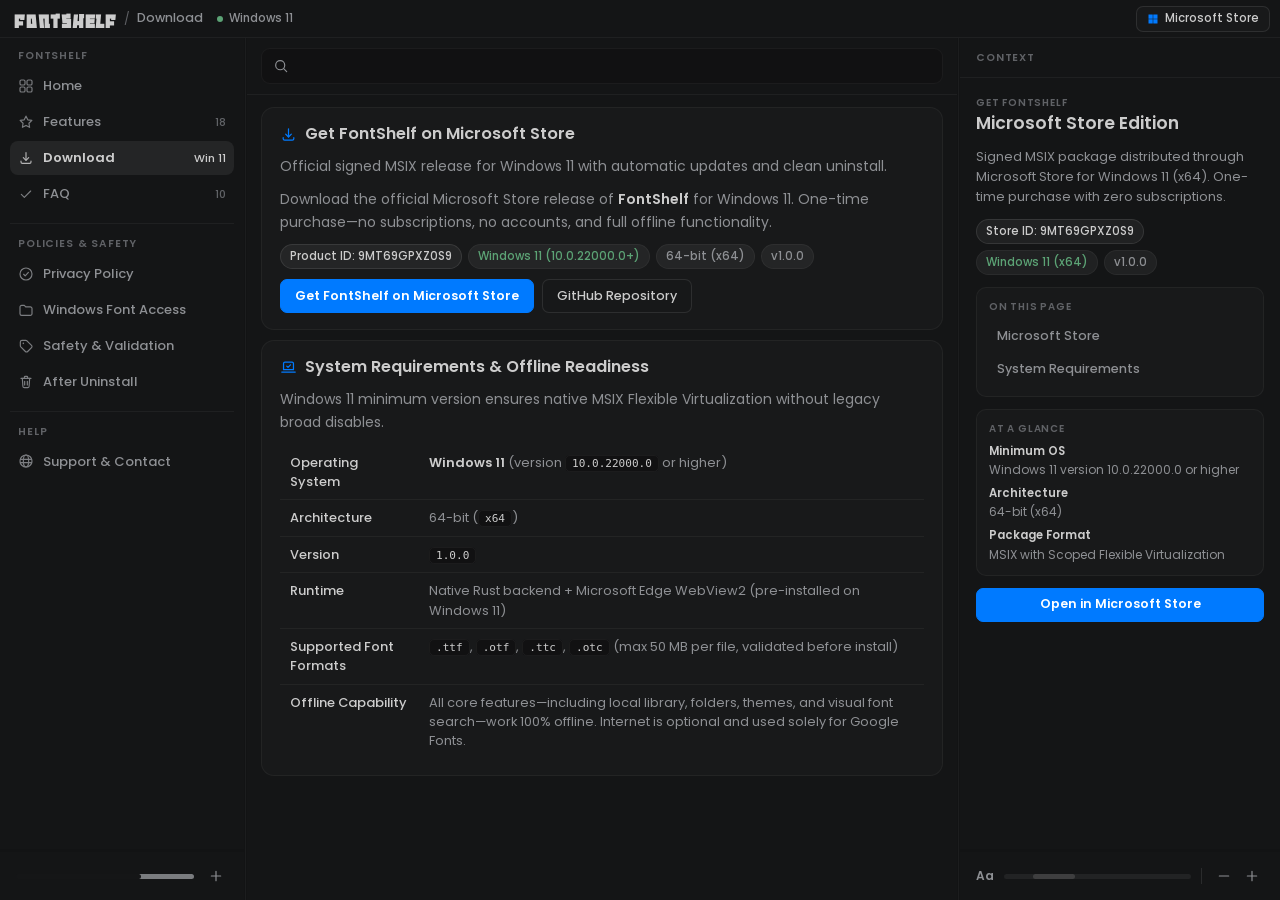
==== commit be8eb922: "Add files via upload" ====
--- a/download.html
+++ b/download.html
@@ -65,6 +65,7 @@
                 <a class="nav-item" href="index.html#features" data-nav-page="features">
                   <i class="hgi-stroke hgi-star nav-svg" aria-hidden="true"></i>
                   <span class="nav-label">Features</span>
+                  <span class="nav-count">18</span>
                 </a>
                 <a class="nav-item active" href="download.html" data-nav-page="download" aria-current="page">
                   <i class="hgi-stroke hgi-download-04 nav-svg" aria-hidden="true"></i>
--- a/site.css
+++ b/site.css
@@ -3,7 +3,7 @@
   font-style: normal;
   font-weight: 400;
   font-display: swap;
-  src: url('./fonts/poppins-400.woff2') format('woff2');
+  src: url('[data-uri]') format('woff2');
 }
 
 @font-face {
@@ -11,7 +11,7 @@
   font-style: normal;
   font-weight: 500;
   font-display: swap;
-  src: url('./fonts/poppins-500.woff2') format('woff2');
+  src: url('[data-uri]') format('woff2');
 }
 
 @font-face {
@@ -19,7 +19,7 @@
   font-style: normal;
   font-weight: 600;
   font-display: swap;
-  src: url('./fonts/poppins-600.woff2') format('woff2');
+  src: url('[data-uri]') format('woff2');
 }
 
 @font-face {
@@ -27,15 +27,7 @@
   font-style: normal;
   font-weight: 700;
   font-display: swap;
-  src: url('./fonts/poppins-700.woff2') format('woff2');
-}
-
-@font-face {
-  font-family: 'Noto Kufi Arabic';
-  font-style: normal;
-  font-weight: 400 700;
-  font-display: swap;
-  src: url('./fonts/noto-kufi-arabic.woff2') format('woff2');
+  src: url('[data-uri]') format('woff2');
 }
 
 @font-face {
@@ -43,52 +35,58 @@
   font-style: normal;
   font-weight: 400;
   font-display: swap;
-  src: url('./fonts/bigx.otf') format('opentype');
-}
-
-@font-face {
-  font-family: 'hugeicons-stroke-rounded';
+  src: url('[data-uri]') format('opentype');
+}
+
+/* Self-contained stroke-rounded SVG icons (zero external font files, zero 404s) */
+.hgi-stroke {
+  display: inline-flex;
+  align-items: center;
+  justify-content: center;
+  width: 1em;
+  height: 1em;
   font-style: normal;
-  font-weight: 400;
-  font-display: block;
-  src: url('./fonts/hgi-stroke-rounded.woff2') format('woff2');
-}
-
-.hgi-stroke {
-  font-family: 'hugeicons-stroke-rounded' !important;
-  font-style: normal;
-  font-weight: 400;
-  font-variant: normal;
   line-height: 1;
-  display: inline-flex;
-  align-items: center;
-  justify-content: center;
-  -webkit-font-smoothing: antialiased;
-  -moz-osx-font-smoothing: grayscale;
   pointer-events: none;
   flex-shrink: 0;
 }
 
-.hgi-stroke.hgi-sidebar-left::before { content: "\f25f4"; }
-.hgi-stroke.hgi-sidebar-right::before { content: "\f25f6"; }
-.hgi-stroke.hgi-minus-sign::before { content: "\f2139"; }
-.hgi-stroke.hgi-cancel-01::before { content: "\f18bc"; }
-.hgi-stroke.hgi-dashboard-square-01::before { content: "\f1b15"; }
-.hgi-stroke.hgi-star::before { content: "\f26d7"; }
-.hgi-stroke.hgi-checkmark-circle-02::before { content: "\f1971"; }
-.hgi-stroke.hgi-globe-02::before { content: "\f1d80"; }
-.hgi-stroke.hgi-delete-02::before { content: "\f1b35"; }
-.hgi-stroke.hgi-waste-restore::before { content: "\f29c0"; }
-.hgi-stroke.hgi-image-02::before { content: "\f1e86"; }
-.hgi-stroke.hgi-download-04::before { content: "\f1bb7"; }
-.hgi-stroke.hgi-folder-01::before { content: "\f1d01"; }
-.hgi-stroke.hgi-add-01::before { content: "\f150c"; }
-.hgi-stroke.hgi-tick-02::before { content: "\f282c"; }
-.hgi-stroke.hgi-tag-01::before { content: "\f279f"; }
-.hgi-stroke.hgi-search-01::before { content: "\f2546"; }
-.hgi-stroke.hgi-layer::before { content: "\f1f63"; }
-.hgi-stroke.hgi-copy-01::before { content: "\f1a75"; }
-.hgi-stroke.hgi-laptop-check::before { content: "\f1f42"; }
+.hgi-stroke::before {
+  content: "";
+  display: block;
+  width: 100%;
+  height: 100%;
+  background-color: currentColor;
+  -webkit-mask-image: var(--hgi-svg);
+  mask-image: var(--hgi-svg);
+  -webkit-mask-repeat: no-repeat;
+  mask-repeat: no-repeat;
+  -webkit-mask-position: center;
+  mask-position: center;
+  -webkit-mask-size: contain;
+  mask-size: contain;
+}
+
+.hgi-stroke.hgi-sidebar-left { --hgi-svg: url("[data-uri]"); }
+.hgi-stroke.hgi-sidebar-right { --hgi-svg: url("[data-uri]"); }
+.hgi-stroke.hgi-minus-sign { --hgi-svg: url("[data-uri]"); }
+.hgi-stroke.hgi-cancel-01 { --hgi-svg: url("[data-uri]"); }
+.hgi-stroke.hgi-dashboard-square-01 { --hgi-svg: url("[data-uri]"); }
+.hgi-stroke.hgi-star { --hgi-svg: url("[data-uri]"); }
+.hgi-stroke.hgi-checkmark-circle-02 { --hgi-svg: url("[data-uri]"); }
+.hgi-stroke.hgi-globe-02 { --hgi-svg: url("[data-uri]"); }
+.hgi-stroke.hgi-delete-02 { --hgi-svg: url("[data-uri]"); }
+.hgi-stroke.hgi-waste-restore { --hgi-svg: url("[data-uri]"); }
+.hgi-stroke.hgi-image-02 { --hgi-svg: url("[data-uri]"); }
+.hgi-stroke.hgi-download-04 { --hgi-svg: url("[data-uri]"); }
+.hgi-stroke.hgi-folder-01 { --hgi-svg: url("[data-uri]"); }
+.hgi-stroke.hgi-add-01 { --hgi-svg: url("[data-uri]"); }
+.hgi-stroke.hgi-tick-02 { --hgi-svg: url("[data-uri]"); }
+.hgi-stroke.hgi-tag-01 { --hgi-svg: url("[data-uri]"); }
+.hgi-stroke.hgi-search-01 { --hgi-svg: url("[data-uri]"); }
+.hgi-stroke.hgi-layer { --hgi-svg: url("[data-uri]"); }
+.hgi-stroke.hgi-copy-01 { --hgi-svg: url("[data-uri]"); }
+.hgi-stroke.hgi-laptop-check { --hgi-svg: url("[data-uri]"); }
 
 :root {
   color-scheme: dark;
@@ -871,6 +869,136 @@
   word-break: normal;
 }
 
+/* Counted Features Tab */
+.feature-filter-bar {
+  display: flex;
+  flex-wrap: wrap;
+  align-items: center;
+  gap: 6px;
+  margin-top: 2px;
+}
+
+.feature-cat-btn {
+  height: 28px;
+  padding: 0 10px;
+  border-radius: 999px;
+  border: 1px solid var(--line);
+  background: var(--chip-bg);
+  color: var(--muted);
+  font-size: 12px;
+  font-weight: 500;
+  display: inline-flex;
+  align-items: center;
+  gap: 6px;
+  cursor: pointer;
+  transition: background 0.13s ease, color 0.13s ease, border-color 0.13s ease;
+}
+
+.feature-cat-btn:hover {
+  background: var(--hover-bg);
+  color: var(--text);
+  border-color: var(--line-strong);
+}
+
+.feature-cat-btn.active {
+  background: var(--card-selected);
+  color: var(--text);
+  border-color: var(--line-strong);
+}
+
+.feature-cat-count {
+  font-size: 11px;
+  color: var(--dim);
+  font-variant-numeric: tabular-nums;
+}
+
+.feature-cat-btn.active .feature-cat-count {
+  color: var(--muted);
+}
+
+.feature-list {
+  display: flex;
+  flex-direction: column;
+  gap: 10px;
+}
+
+.feature-card {
+  gap: 10px;
+}
+
+.feature-card-top {
+  display: flex;
+  align-items: center;
+  justify-content: space-between;
+  gap: 10px;
+  flex-wrap: wrap;
+}
+
+.feature-title-wrap {
+  display: flex;
+  align-items: center;
+  gap: 9px;
+  min-width: 0;
+}
+
+.feature-num-pill {
+  display: inline-flex;
+  align-items: center;
+  justify-content: center;
+  min-width: 26px;
+  height: 22px;
+  padding: 0 6px;
+  border-radius: 6px;
+  background: var(--chip-bg);
+  border: 1px solid var(--line);
+  color: var(--muted);
+  font-size: 11px;
+  font-weight: 600;
+  font-variant-numeric: tabular-nums;
+  flex-shrink: 0;
+}
+
+.feature-card.is-selected .feature-num-pill {
+  color: var(--blue);
+  border-color: var(--line-strong);
+}
+
+.feature-cat-tag {
+  font-size: 11px;
+  font-weight: 500;
+  color: var(--dim);
+  padding: 2px 8px;
+  border-radius: 999px;
+  background: var(--chip-bg);
+  border: 1px solid var(--line);
+  flex-shrink: 0;
+}
+
+.site-kbd-group {
+  display: inline-flex;
+  align-items: center;
+  gap: 3px;
+  vertical-align: -1px;
+}
+
+.site-kbd {
+  display: inline-flex;
+  align-items: center;
+  justify-content: center;
+  min-width: 20px;
+  height: 20px;
+  padding: 0 6px;
+  font-family: var(--font-ui);
+  font-size: 11px;
+  font-weight: 500;
+  line-height: 1;
+  color: var(--muted);
+  background: var(--chip-bg);
+  border: 1px solid var(--line);
+  border-radius: 5px;
+  box-sizing: border-box;
+}
+
 /* Hero Card & Full Edge-to-Edge Screenshot Showcase */
 .hero-card {
   padding: 0;
